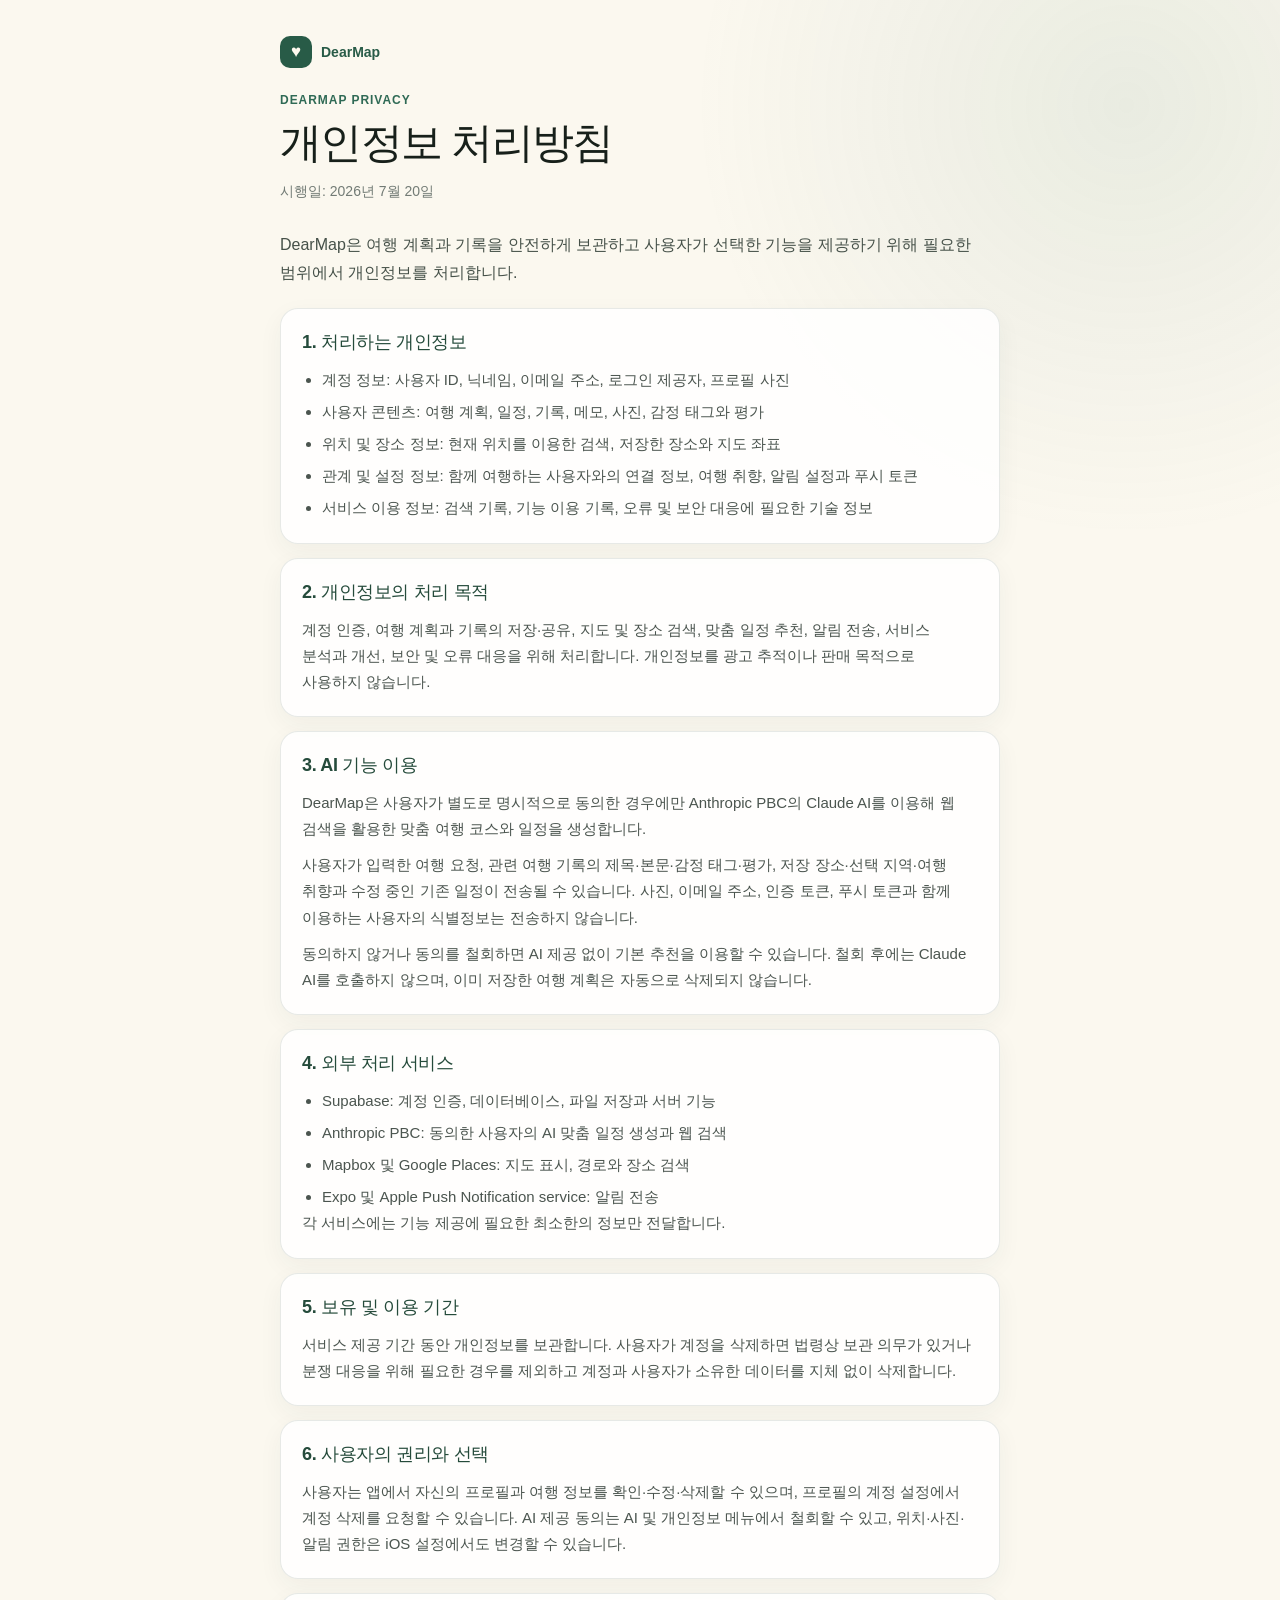
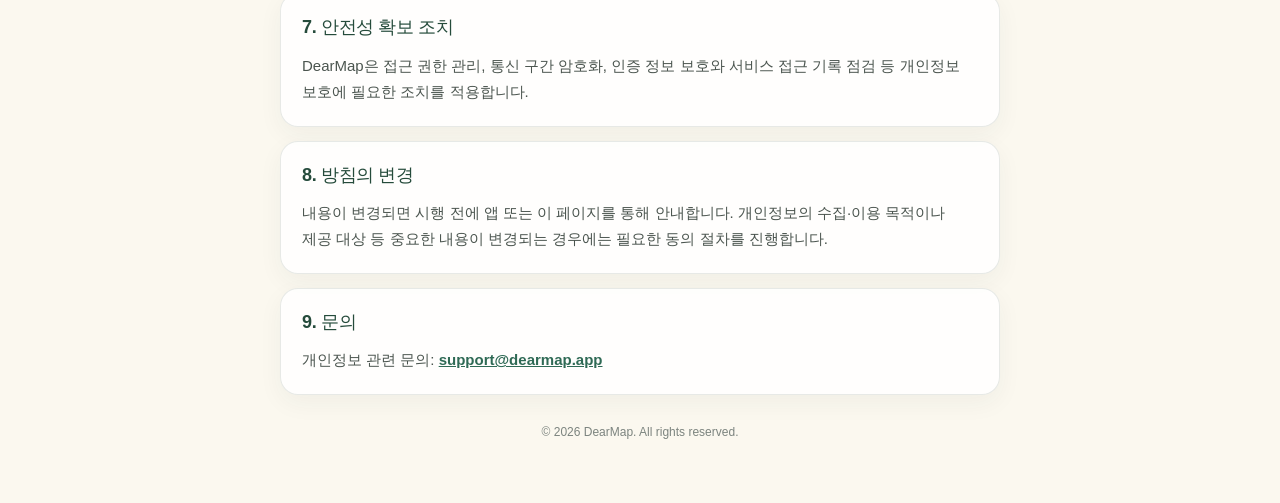
==== privacy/index.html @ 47750736 "Publish DearMap legal documents" ====
<!doctype html>
<html lang="ko">
<head>
  <meta charset="utf-8">
  <meta name="viewport" content="width=device-width, initial-scale=1, viewport-fit=cover">
  <meta name="color-scheme" content="light">
  <meta name="description" content="DearMap 개인정보 처리방침">
  <title>DearMap 개인정보 처리방침</title>
  <link rel="stylesheet" href="../styles.css">
</head>
<body>
  <main>
    <header>
      <a class="brand" href="../">
        <span class="brand-mark" aria-hidden="true">♥</span>
        <span>DearMap</span>
      </a>
      <p class="eyebrow">DEARMAP PRIVACY</p>
      <h1>개인정보 처리방침</h1>
      <p class="effective">시행일: 2026년 7월 20일</p>
    </header>

    <p class="intro">DearMap은 여행 계획과 기록을 안전하게 보관하고 사용자가 선택한 기능을 제공하기 위해 필요한 범위에서 개인정보를 처리합니다.</p>

    <section class="document-card">
      <h2>1. 처리하는 개인정보</h2>
      <ul>
        <li>계정 정보: 사용자 ID, 닉네임, 이메일 주소, 로그인 제공자, 프로필 사진</li>
        <li>사용자 콘텐츠: 여행 계획, 일정, 기록, 메모, 사진, 감정 태그와 평가</li>
        <li>위치 및 장소 정보: 현재 위치를 이용한 검색, 저장한 장소와 지도 좌표</li>
        <li>관계 및 설정 정보: 함께 여행하는 사용자와의 연결 정보, 여행 취향, 알림 설정과 푸시 토큰</li>
        <li>서비스 이용 정보: 검색 기록, 기능 이용 기록, 오류 및 보안 대응에 필요한 기술 정보</li>
      </ul>
    </section>

    <section class="document-card">
      <h2>2. 개인정보의 처리 목적</h2>
      <p>계정 인증, 여행 계획과 기록의 저장·공유, 지도 및 장소 검색, 맞춤 일정 추천, 알림 전송, 서비스 분석과 개선, 보안 및 오류 대응을 위해 처리합니다. 개인정보를 광고 추적이나 판매 목적으로 사용하지 않습니다.</p>
    </section>

    <section class="document-card">
      <h2>3. AI 기능 이용</h2>
      <p>DearMap은 사용자가 별도로 명시적으로 동의한 경우에만 Anthropic PBC의 Claude AI를 이용해 웹 검색을 활용한 맞춤 여행 코스와 일정을 생성합니다.</p>
      <p>사용자가 입력한 여행 요청, 관련 여행 기록의 제목·본문·감정 태그·평가, 저장 장소·선택 지역·여행 취향과 수정 중인 기존 일정이 전송될 수 있습니다. 사진, 이메일 주소, 인증 토큰, 푸시 토큰과 함께 이용하는 사용자의 식별정보는 전송하지 않습니다.</p>
      <p>동의하지 않거나 동의를 철회하면 AI 제공 없이 기본 추천을 이용할 수 있습니다. 철회 후에는 Claude AI를 호출하지 않으며, 이미 저장한 여행 계획은 자동으로 삭제되지 않습니다.</p>
    </section>

    <section class="document-card">
      <h2>4. 외부 처리 서비스</h2>
      <ul>
        <li>Supabase: 계정 인증, 데이터베이스, 파일 저장과 서버 기능</li>
        <li>Anthropic PBC: 동의한 사용자의 AI 맞춤 일정 생성과 웹 검색</li>
        <li>Mapbox 및 Google Places: 지도 표시, 경로와 장소 검색</li>
        <li>Expo 및 Apple Push Notification service: 알림 전송</li>
      </ul>
      <p>각 서비스에는 기능 제공에 필요한 최소한의 정보만 전달합니다.</p>
    </section>

    <section class="document-card">
      <h2>5. 보유 및 이용 기간</h2>
      <p>서비스 제공 기간 동안 개인정보를 보관합니다. 사용자가 계정을 삭제하면 법령상 보관 의무가 있거나 분쟁 대응을 위해 필요한 경우를 제외하고 계정과 사용자가 소유한 데이터를 지체 없이 삭제합니다.</p>
    </section>

    <section class="document-card">
      <h2>6. 사용자의 권리와 선택</h2>
      <p>사용자는 앱에서 자신의 프로필과 여행 정보를 확인·수정·삭제할 수 있으며, 프로필의 계정 설정에서 계정 삭제를 요청할 수 있습니다. AI 제공 동의는 AI 및 개인정보 메뉴에서 철회할 수 있고, 위치·사진·알림 권한은 iOS 설정에서도 변경할 수 있습니다.</p>
    </section>

    <section class="document-card">
      <h2>7. 안전성 확보 조치</h2>
      <p>DearMap은 접근 권한 관리, 통신 구간 암호화, 인증 정보 보호와 서비스 접근 기록 점검 등 개인정보 보호에 필요한 조치를 적용합니다.</p>
    </section>

    <section class="document-card">
      <h2>8. 방침의 변경</h2>
      <p>내용이 변경되면 시행 전에 앱 또는 이 페이지를 통해 안내합니다. 개인정보의 수집·이용 목적이나 제공 대상 등 중요한 내용이 변경되는 경우에는 필요한 동의 절차를 진행합니다.</p>
    </section>

    <section class="document-card">
      <h2>9. 문의</h2>
      <p>개인정보 관련 문의: <a href="mailto:support@dearmap.app">support@dearmap.app</a></p>
    </section>

    <footer>© 2026 DearMap. All rights reserved.</footer>
  </main>
</body>
</html>
---- styles.css ----
:root {
  color: #202722;
  background: #fbf8ef;
  font-family: -apple-system, BlinkMacSystemFont, "Apple SD Gothic Neo", "Noto Sans KR", sans-serif;
  font-synthesis: none;
}

* {
  box-sizing: border-box;
}

body {
  margin: 0;
  background:
    radial-gradient(circle at 88% 5%, rgba(92, 133, 110, 0.11), transparent 27rem),
    #fbf8ef;
}

main {
  width: min(100%, 760px);
  margin: 0 auto;
  padding: 36px 20px calc(64px + env(safe-area-inset-bottom));
}

header {
  margin-bottom: 28px;
}

.brand {
  display: inline-flex;
  align-items: center;
  gap: 9px;
  margin-bottom: 22px;
  color: #285b47;
  font-size: 14px;
  font-weight: 750;
  text-decoration: none;
}

.brand-mark {
  display: grid;
  width: 32px;
  height: 32px;
  place-items: center;
  border-radius: 10px;
  background: #285b47;
  color: #fff9ef;
  font-size: 17px;
}

.eyebrow {
  margin: 0 0 8px;
  color: #2f6a55;
  font-size: 12px;
  font-weight: 750;
  letter-spacing: 0.08em;
}

h1 {
  margin: 0;
  color: #17201a;
  font-size: clamp(30px, 8vw, 42px);
  line-height: 1.16;
  letter-spacing: -0.04em;
}

.effective {
  margin: 11px 0 0;
  color: #727b75;
  font-size: 14px;
}

.intro {
  margin: 0 0 20px;
  color: #465149;
  font-size: 16px;
  line-height: 1.78;
}

.document-card,
.link-card {
  margin-top: 14px;
  padding: 21px;
  border: 1px solid rgba(57, 87, 70, 0.12);
  border-radius: 18px;
  background: rgba(255, 255, 255, 0.84);
  box-shadow: 0 8px 24px rgba(46, 62, 51, 0.05);
}

.link-card {
  display: block;
  color: inherit;
  text-decoration: none;
  transition: transform 160ms ease, box-shadow 160ms ease;
}

.link-card:hover {
  transform: translateY(-2px);
  box-shadow: 0 12px 28px rgba(46, 62, 51, 0.09);
}

h2 {
  margin: 0 0 12px;
  color: #254b3b;
  font-size: 18px;
  line-height: 1.4;
  letter-spacing: -0.02em;
}

h3 {
  margin: 18px 0 8px;
  color: #354c40;
  font-size: 15px;
}

p,
li {
  color: #4b554f;
  font-size: 15px;
  line-height: 1.74;
  word-break: keep-all;
}

p {
  margin: 0;
}

p + p {
  margin-top: 10px;
}

ul,
ol {
  margin: 0;
  padding-left: 20px;
}

li + li {
  margin-top: 6px;
}

a {
  color: #2f6a55;
  font-weight: 650;
}

.link-label {
  display: inline-block;
  margin-top: 12px;
  color: #2f6a55;
  font-size: 14px;
  font-weight: 700;
}

footer {
  padding-top: 30px;
  color: #7c847f;
  font-size: 12px;
  text-align: center;
}

@media (max-width: 480px) {
  main {
    padding-top: 24px;
  }

  .document-card,
  .link-card {
    padding: 18px;
  }
}
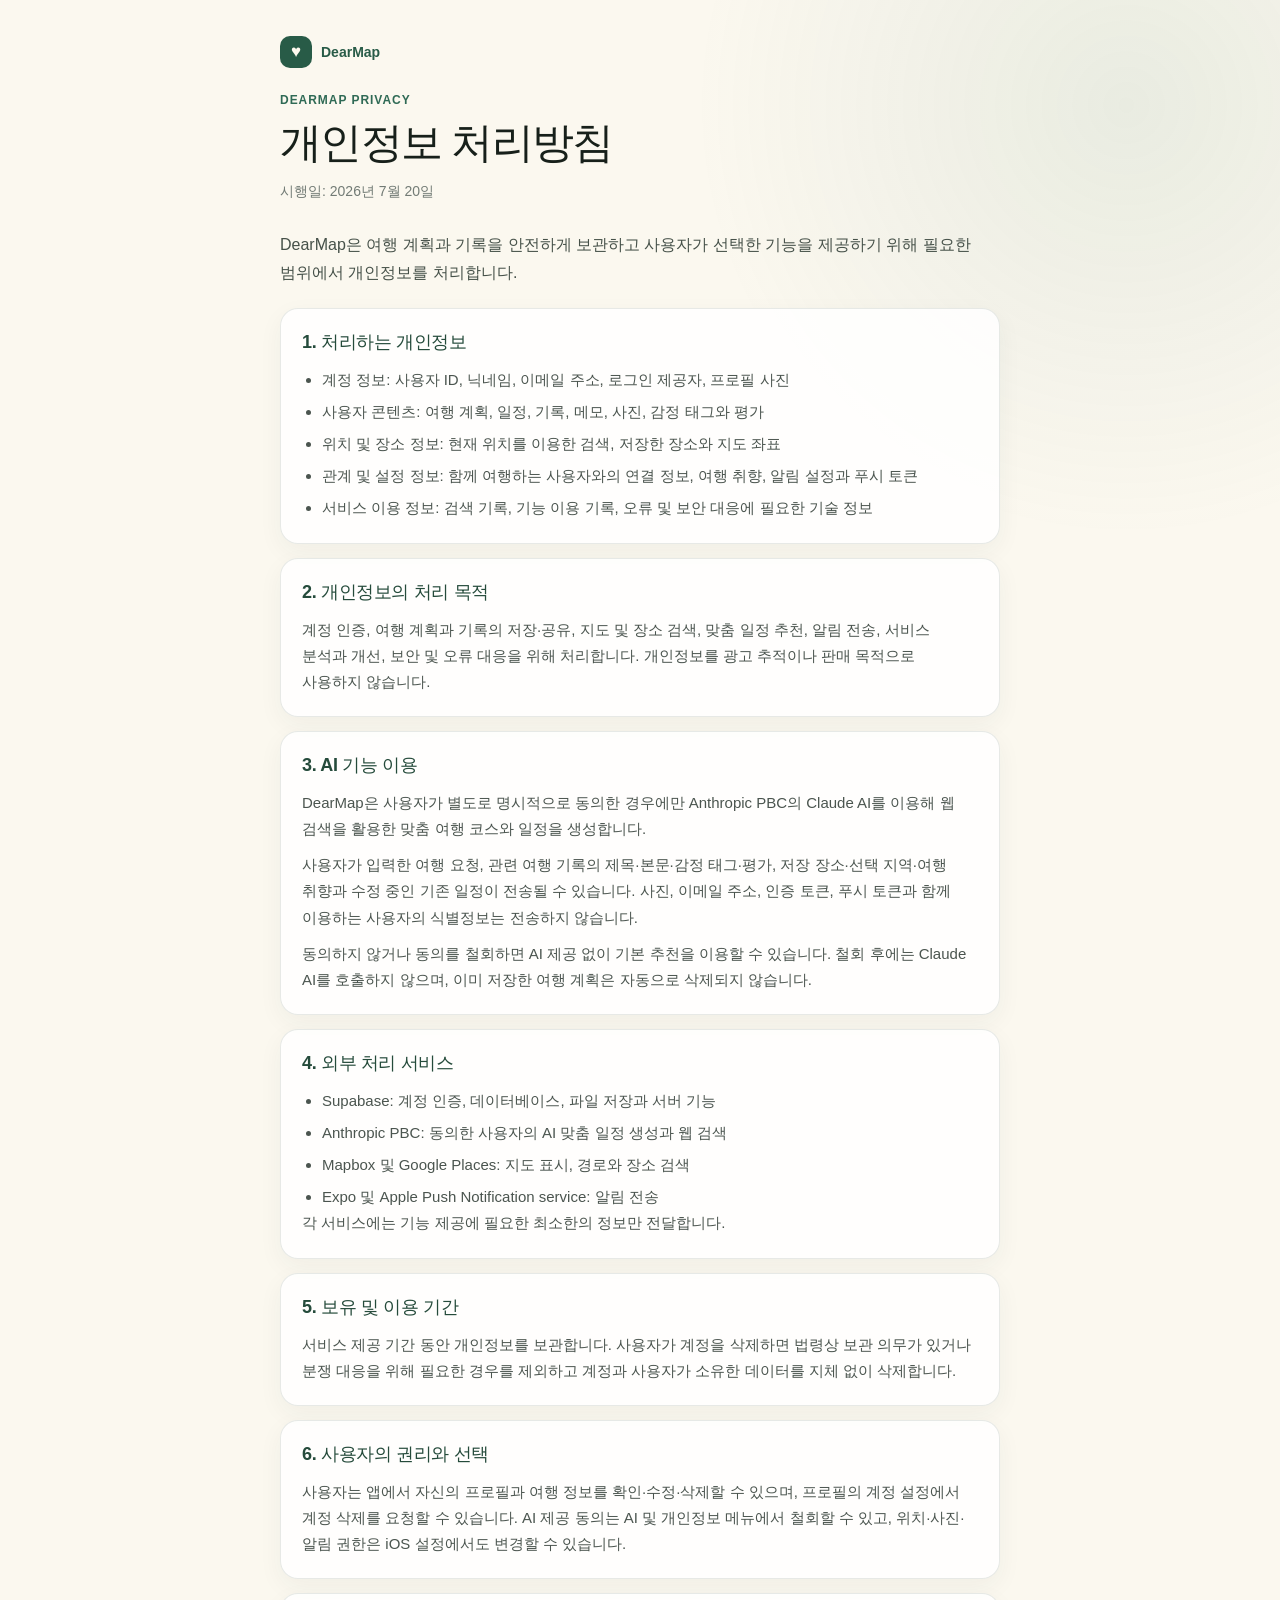
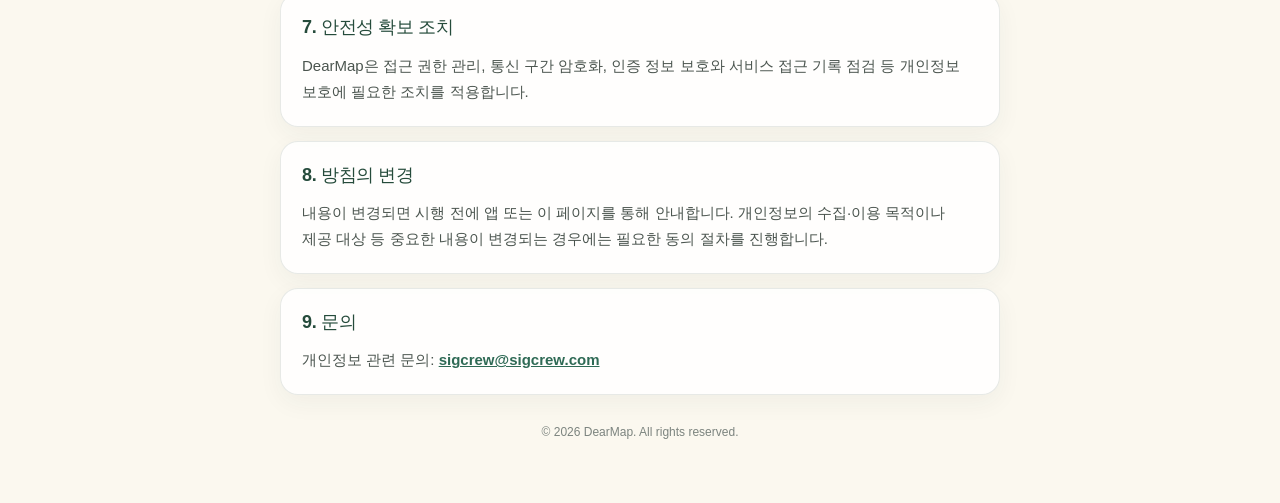
==== commit 227225d9: "fix: use a contact address that receives mail Co-Authored-By: Claude Opus 5.5 <noreply@anthropic.com" ====
--- a/privacy/index.html
+++ b/privacy/index.html
@@ -78,7 +78,7 @@
 
     <section class="document-card">
       <h2>9. 문의</h2>
-      <p>개인정보 관련 문의: <a href="mailto:support@dearmap.app">support@dearmap.app</a></p>
+      <p>개인정보 관련 문의: <a href="mailto:sigcrew@sigcrew.com">sigcrew@sigcrew.com</a></p>
     </section>
 
     <footer>© 2026 DearMap. All rights reserved.</footer>
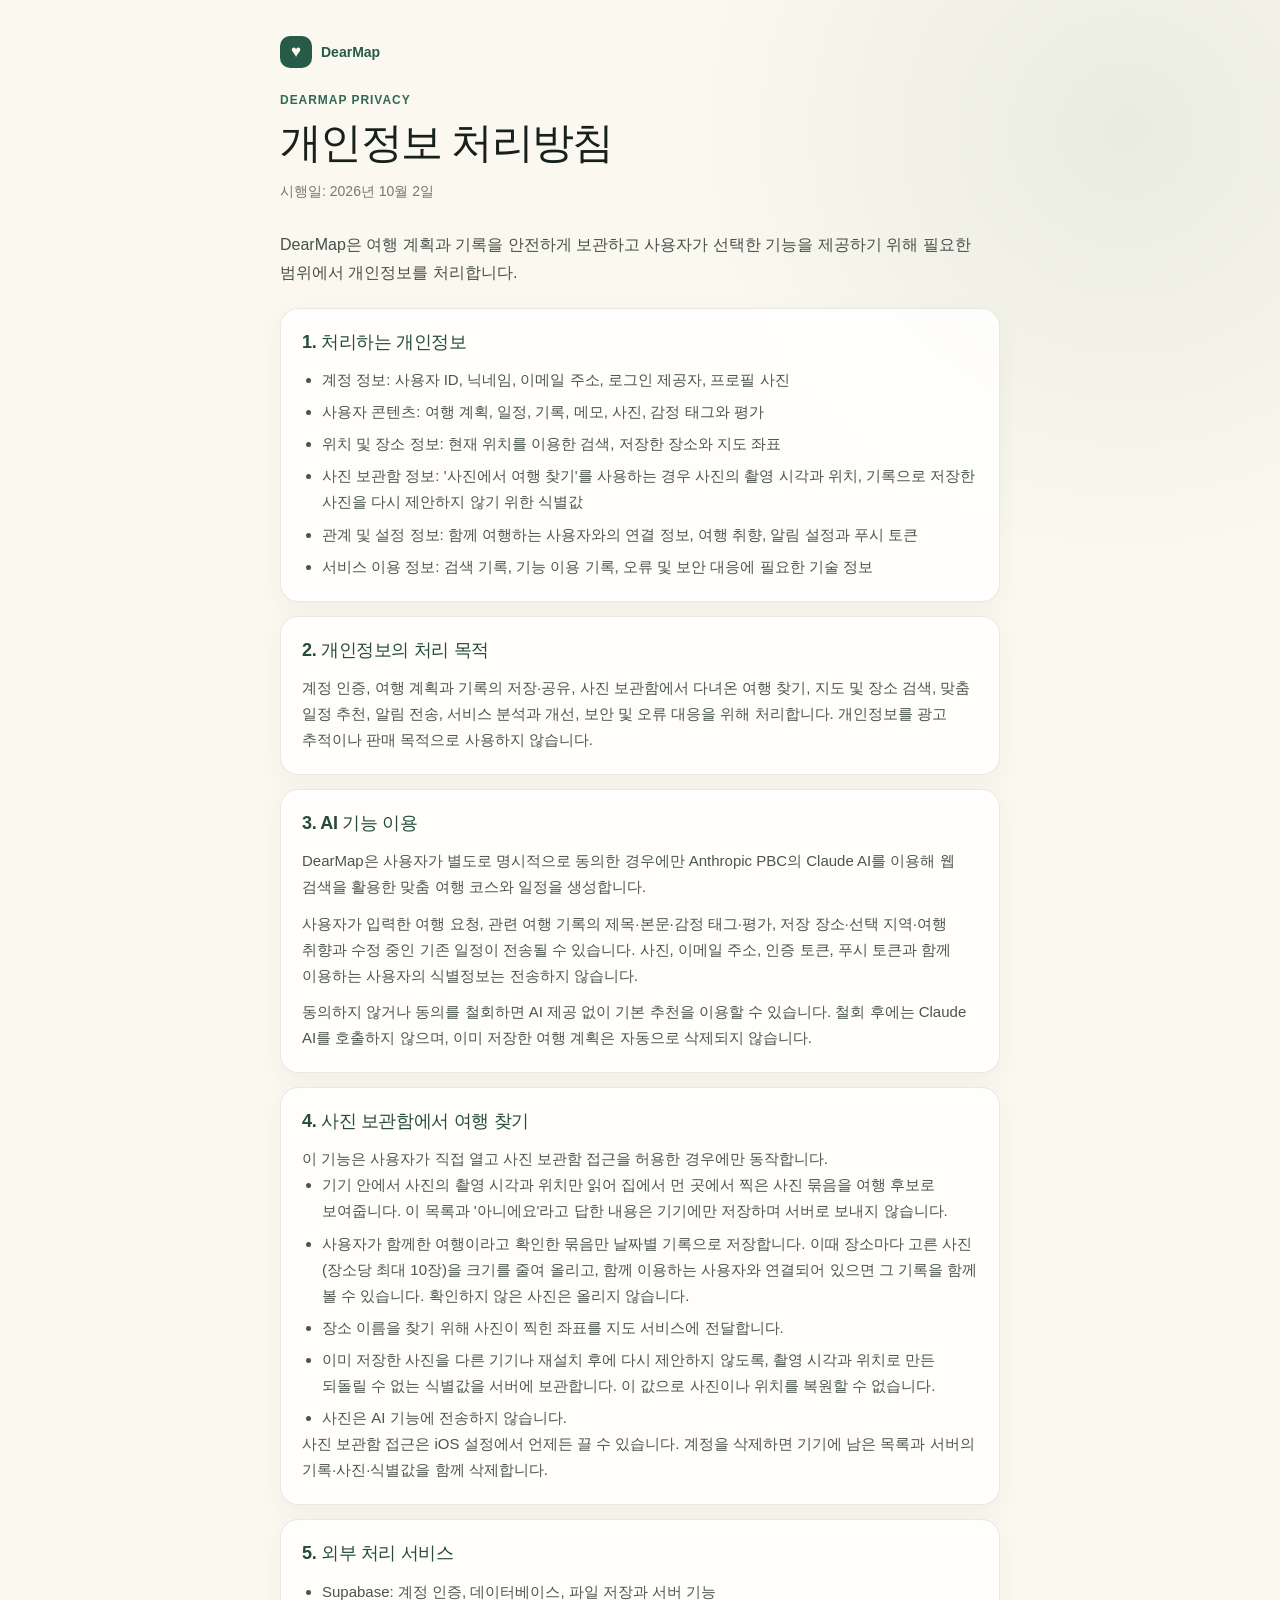
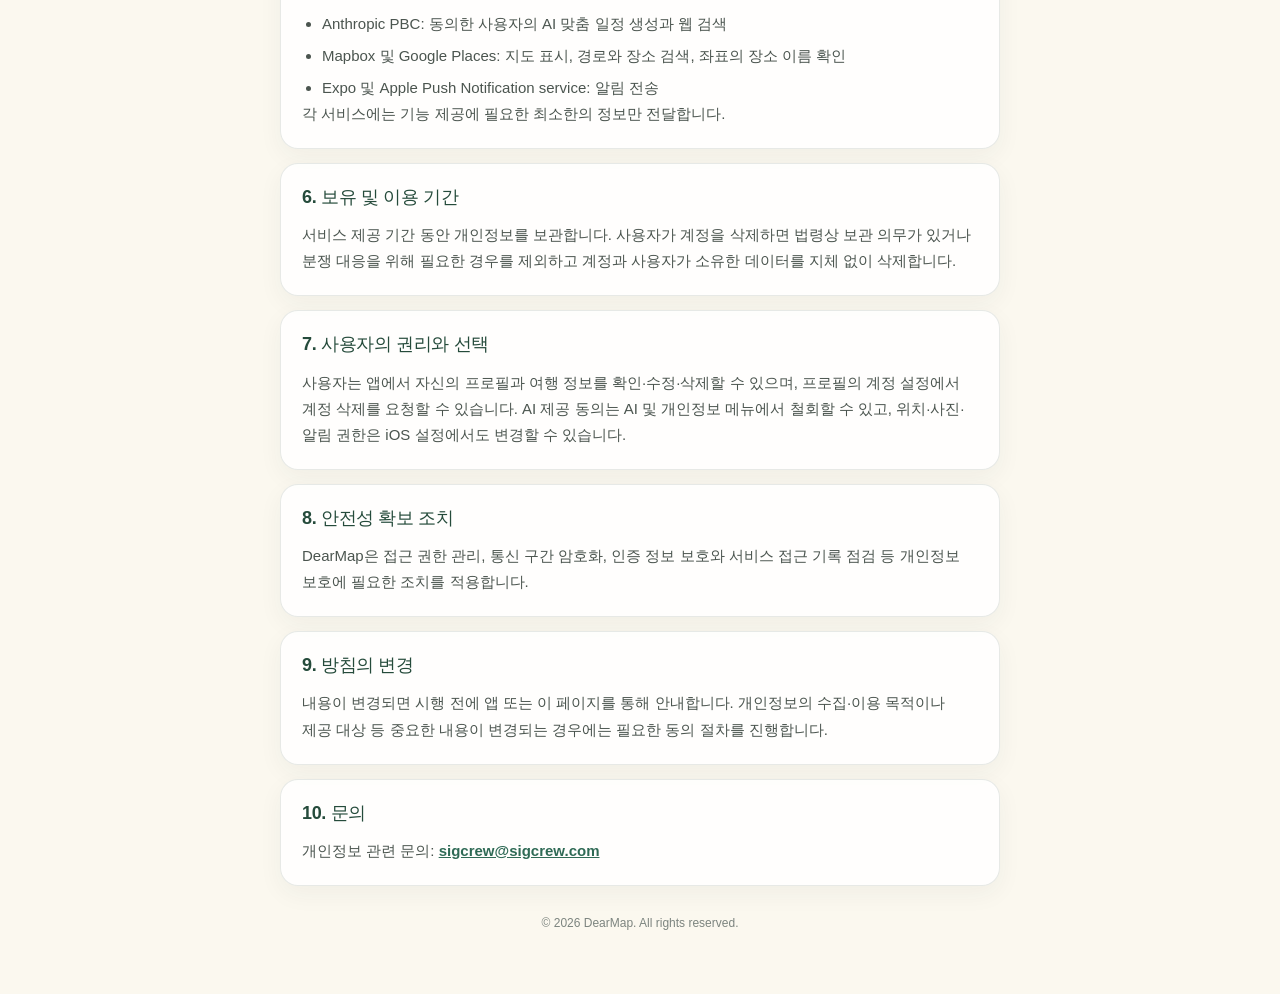
==== commit 5a7df329: "docs: describe finding trips in the photo library Co-Authored-By: Claude Opus 5.5 <noreply@anthropic" ====
--- a/privacy/index.html
+++ b/privacy/index.html
@@ -17,7 +17,7 @@
       </a>
       <p class="eyebrow">DEARMAP PRIVACY</p>
       <h1>개인정보 처리방침</h1>
-      <p class="effective">시행일: 2026년 7월 20일</p>
+      <p class="effective">시행일: 2026년 10월 2일</p>
     </header>
 
     <p class="intro">DearMap은 여행 계획과 기록을 안전하게 보관하고 사용자가 선택한 기능을 제공하기 위해 필요한 범위에서 개인정보를 처리합니다.</p>
@@ -28,6 +28,7 @@
         <li>계정 정보: 사용자 ID, 닉네임, 이메일 주소, 로그인 제공자, 프로필 사진</li>
         <li>사용자 콘텐츠: 여행 계획, 일정, 기록, 메모, 사진, 감정 태그와 평가</li>
         <li>위치 및 장소 정보: 현재 위치를 이용한 검색, 저장한 장소와 지도 좌표</li>
+        <li>사진 보관함 정보: '사진에서 여행 찾기'를 사용하는 경우 사진의 촬영 시각과 위치, 기록으로 저장한 사진을 다시 제안하지 않기 위한 식별값</li>
         <li>관계 및 설정 정보: 함께 여행하는 사용자와의 연결 정보, 여행 취향, 알림 설정과 푸시 토큰</li>
         <li>서비스 이용 정보: 검색 기록, 기능 이용 기록, 오류 및 보안 대응에 필요한 기술 정보</li>
       </ul>
@@ -35,7 +36,7 @@
 
     <section class="document-card">
       <h2>2. 개인정보의 처리 목적</h2>
-      <p>계정 인증, 여행 계획과 기록의 저장·공유, 지도 및 장소 검색, 맞춤 일정 추천, 알림 전송, 서비스 분석과 개선, 보안 및 오류 대응을 위해 처리합니다. 개인정보를 광고 추적이나 판매 목적으로 사용하지 않습니다.</p>
+      <p>계정 인증, 여행 계획과 기록의 저장·공유, 사진 보관함에서 다녀온 여행 찾기, 지도 및 장소 검색, 맞춤 일정 추천, 알림 전송, 서비스 분석과 개선, 보안 및 오류 대응을 위해 처리합니다. 개인정보를 광고 추적이나 판매 목적으로 사용하지 않습니다.</p>
     </section>
 
     <section class="document-card">
@@ -46,38 +47,51 @@
     </section>
 
     <section class="document-card">
-      <h2>4. 외부 처리 서비스</h2>
+      <h2>4. 사진 보관함에서 여행 찾기</h2>
+      <p>이 기능은 사용자가 직접 열고 사진 보관함 접근을 허용한 경우에만 동작합니다.</p>
+      <ul>
+        <li>기기 안에서 사진의 촬영 시각과 위치만 읽어 집에서 먼 곳에서 찍은 사진 묶음을 여행 후보로 보여줍니다. 이 목록과 '아니에요'라고 답한 내용은 기기에만 저장하며 서버로 보내지 않습니다.</li>
+        <li>사용자가 함께한 여행이라고 확인한 묶음만 날짜별 기록으로 저장합니다. 이때 장소마다 고른 사진(장소당 최대 10장)을 크기를 줄여 올리고, 함께 이용하는 사용자와 연결되어 있으면 그 기록을 함께 볼 수 있습니다. 확인하지 않은 사진은 올리지 않습니다.</li>
+        <li>장소 이름을 찾기 위해 사진이 찍힌 좌표를 지도 서비스에 전달합니다.</li>
+        <li>이미 저장한 사진을 다른 기기나 재설치 후에 다시 제안하지 않도록, 촬영 시각과 위치로 만든 되돌릴 수 없는 식별값을 서버에 보관합니다. 이 값으로 사진이나 위치를 복원할 수 없습니다.</li>
+        <li>사진은 AI 기능에 전송하지 않습니다.</li>
+      </ul>
+      <p>사진 보관함 접근은 iOS 설정에서 언제든 끌 수 있습니다. 계정을 삭제하면 기기에 남은 목록과 서버의 기록·사진·식별값을 함께 삭제합니다.</p>
+    </section>
+
+    <section class="document-card">
+      <h2>5. 외부 처리 서비스</h2>
       <ul>
         <li>Supabase: 계정 인증, 데이터베이스, 파일 저장과 서버 기능</li>
         <li>Anthropic PBC: 동의한 사용자의 AI 맞춤 일정 생성과 웹 검색</li>
-        <li>Mapbox 및 Google Places: 지도 표시, 경로와 장소 검색</li>
+        <li>Mapbox 및 Google Places: 지도 표시, 경로와 장소 검색, 좌표의 장소 이름 확인</li>
         <li>Expo 및 Apple Push Notification service: 알림 전송</li>
       </ul>
       <p>각 서비스에는 기능 제공에 필요한 최소한의 정보만 전달합니다.</p>
     </section>
 
     <section class="document-card">
-      <h2>5. 보유 및 이용 기간</h2>
+      <h2>6. 보유 및 이용 기간</h2>
       <p>서비스 제공 기간 동안 개인정보를 보관합니다. 사용자가 계정을 삭제하면 법령상 보관 의무가 있거나 분쟁 대응을 위해 필요한 경우를 제외하고 계정과 사용자가 소유한 데이터를 지체 없이 삭제합니다.</p>
     </section>
 
     <section class="document-card">
-      <h2>6. 사용자의 권리와 선택</h2>
+      <h2>7. 사용자의 권리와 선택</h2>
       <p>사용자는 앱에서 자신의 프로필과 여행 정보를 확인·수정·삭제할 수 있으며, 프로필의 계정 설정에서 계정 삭제를 요청할 수 있습니다. AI 제공 동의는 AI 및 개인정보 메뉴에서 철회할 수 있고, 위치·사진·알림 권한은 iOS 설정에서도 변경할 수 있습니다.</p>
     </section>
 
     <section class="document-card">
-      <h2>7. 안전성 확보 조치</h2>
+      <h2>8. 안전성 확보 조치</h2>
       <p>DearMap은 접근 권한 관리, 통신 구간 암호화, 인증 정보 보호와 서비스 접근 기록 점검 등 개인정보 보호에 필요한 조치를 적용합니다.</p>
     </section>
 
     <section class="document-card">
-      <h2>8. 방침의 변경</h2>
+      <h2>9. 방침의 변경</h2>
       <p>내용이 변경되면 시행 전에 앱 또는 이 페이지를 통해 안내합니다. 개인정보의 수집·이용 목적이나 제공 대상 등 중요한 내용이 변경되는 경우에는 필요한 동의 절차를 진행합니다.</p>
     </section>
 
     <section class="document-card">
-      <h2>9. 문의</h2>
+      <h2>10. 문의</h2>
       <p>개인정보 관련 문의: <a href="mailto:sigcrew@sigcrew.com">sigcrew@sigcrew.com</a></p>
     </section>
 
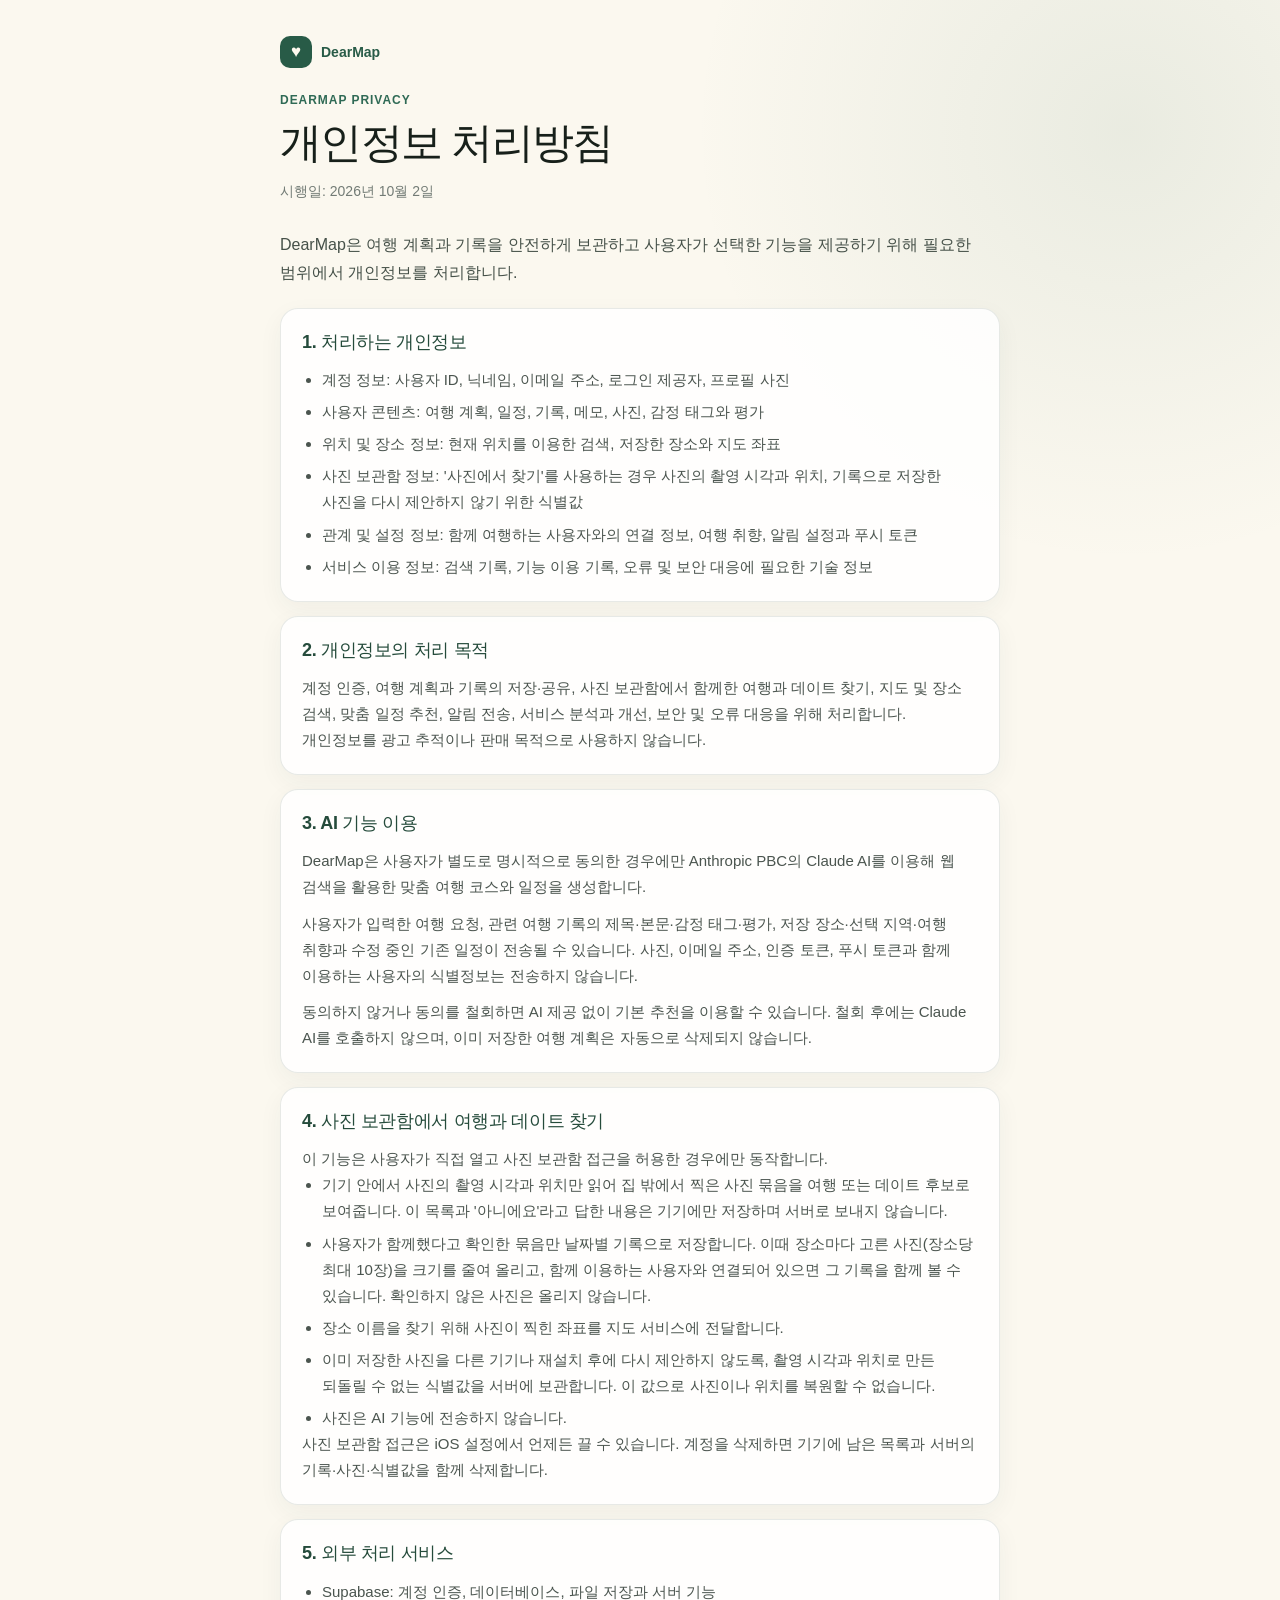
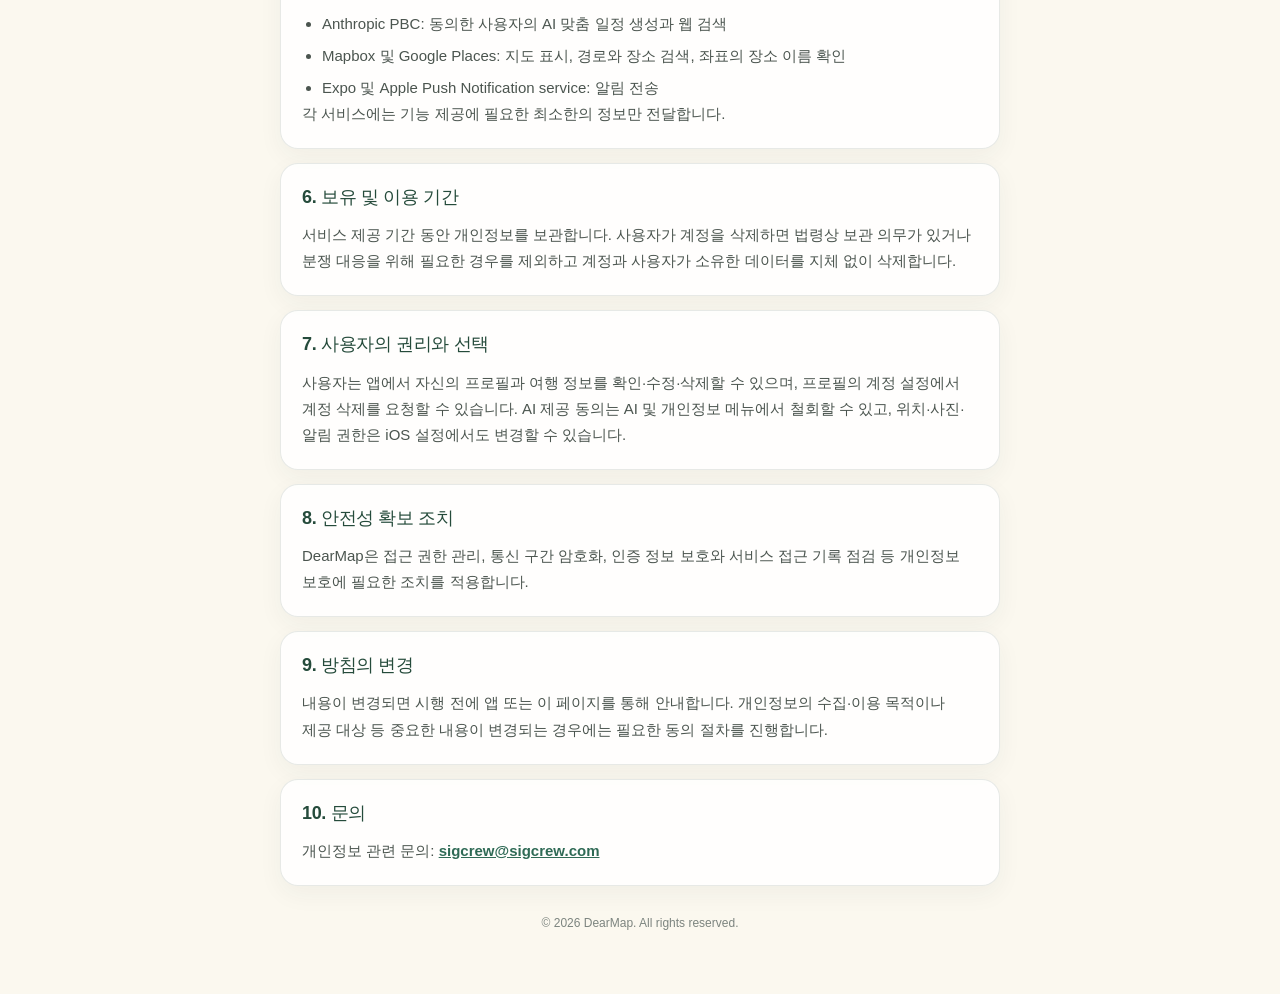
==== commit e97c42f8: "docs: the photo finder also suggests dates near home Co-Authored-By: Claude Opus 5.5 <noreply@anthro" ====
--- a/privacy/index.html
+++ b/privacy/index.html
@@ -28,7 +28,7 @@
         <li>계정 정보: 사용자 ID, 닉네임, 이메일 주소, 로그인 제공자, 프로필 사진</li>
         <li>사용자 콘텐츠: 여행 계획, 일정, 기록, 메모, 사진, 감정 태그와 평가</li>
         <li>위치 및 장소 정보: 현재 위치를 이용한 검색, 저장한 장소와 지도 좌표</li>
-        <li>사진 보관함 정보: '사진에서 여행 찾기'를 사용하는 경우 사진의 촬영 시각과 위치, 기록으로 저장한 사진을 다시 제안하지 않기 위한 식별값</li>
+        <li>사진 보관함 정보: '사진에서 찾기'를 사용하는 경우 사진의 촬영 시각과 위치, 기록으로 저장한 사진을 다시 제안하지 않기 위한 식별값</li>
         <li>관계 및 설정 정보: 함께 여행하는 사용자와의 연결 정보, 여행 취향, 알림 설정과 푸시 토큰</li>
         <li>서비스 이용 정보: 검색 기록, 기능 이용 기록, 오류 및 보안 대응에 필요한 기술 정보</li>
       </ul>
@@ -36,7 +36,7 @@
 
     <section class="document-card">
       <h2>2. 개인정보의 처리 목적</h2>
-      <p>계정 인증, 여행 계획과 기록의 저장·공유, 사진 보관함에서 다녀온 여행 찾기, 지도 및 장소 검색, 맞춤 일정 추천, 알림 전송, 서비스 분석과 개선, 보안 및 오류 대응을 위해 처리합니다. 개인정보를 광고 추적이나 판매 목적으로 사용하지 않습니다.</p>
+      <p>계정 인증, 여행 계획과 기록의 저장·공유, 사진 보관함에서 함께한 여행과 데이트 찾기, 지도 및 장소 검색, 맞춤 일정 추천, 알림 전송, 서비스 분석과 개선, 보안 및 오류 대응을 위해 처리합니다. 개인정보를 광고 추적이나 판매 목적으로 사용하지 않습니다.</p>
     </section>
 
     <section class="document-card">
@@ -47,11 +47,11 @@
     </section>
 
     <section class="document-card">
-      <h2>4. 사진 보관함에서 여행 찾기</h2>
+      <h2>4. 사진 보관함에서 여행과 데이트 찾기</h2>
       <p>이 기능은 사용자가 직접 열고 사진 보관함 접근을 허용한 경우에만 동작합니다.</p>
       <ul>
-        <li>기기 안에서 사진의 촬영 시각과 위치만 읽어 집에서 먼 곳에서 찍은 사진 묶음을 여행 후보로 보여줍니다. 이 목록과 '아니에요'라고 답한 내용은 기기에만 저장하며 서버로 보내지 않습니다.</li>
-        <li>사용자가 함께한 여행이라고 확인한 묶음만 날짜별 기록으로 저장합니다. 이때 장소마다 고른 사진(장소당 최대 10장)을 크기를 줄여 올리고, 함께 이용하는 사용자와 연결되어 있으면 그 기록을 함께 볼 수 있습니다. 확인하지 않은 사진은 올리지 않습니다.</li>
+        <li>기기 안에서 사진의 촬영 시각과 위치만 읽어 집 밖에서 찍은 사진 묶음을 여행 또는 데이트 후보로 보여줍니다. 이 목록과 '아니에요'라고 답한 내용은 기기에만 저장하며 서버로 보내지 않습니다.</li>
+        <li>사용자가 함께했다고 확인한 묶음만 날짜별 기록으로 저장합니다. 이때 장소마다 고른 사진(장소당 최대 10장)을 크기를 줄여 올리고, 함께 이용하는 사용자와 연결되어 있으면 그 기록을 함께 볼 수 있습니다. 확인하지 않은 사진은 올리지 않습니다.</li>
         <li>장소 이름을 찾기 위해 사진이 찍힌 좌표를 지도 서비스에 전달합니다.</li>
         <li>이미 저장한 사진을 다른 기기나 재설치 후에 다시 제안하지 않도록, 촬영 시각과 위치로 만든 되돌릴 수 없는 식별값을 서버에 보관합니다. 이 값으로 사진이나 위치를 복원할 수 없습니다.</li>
         <li>사진은 AI 기능에 전송하지 않습니다.</li>
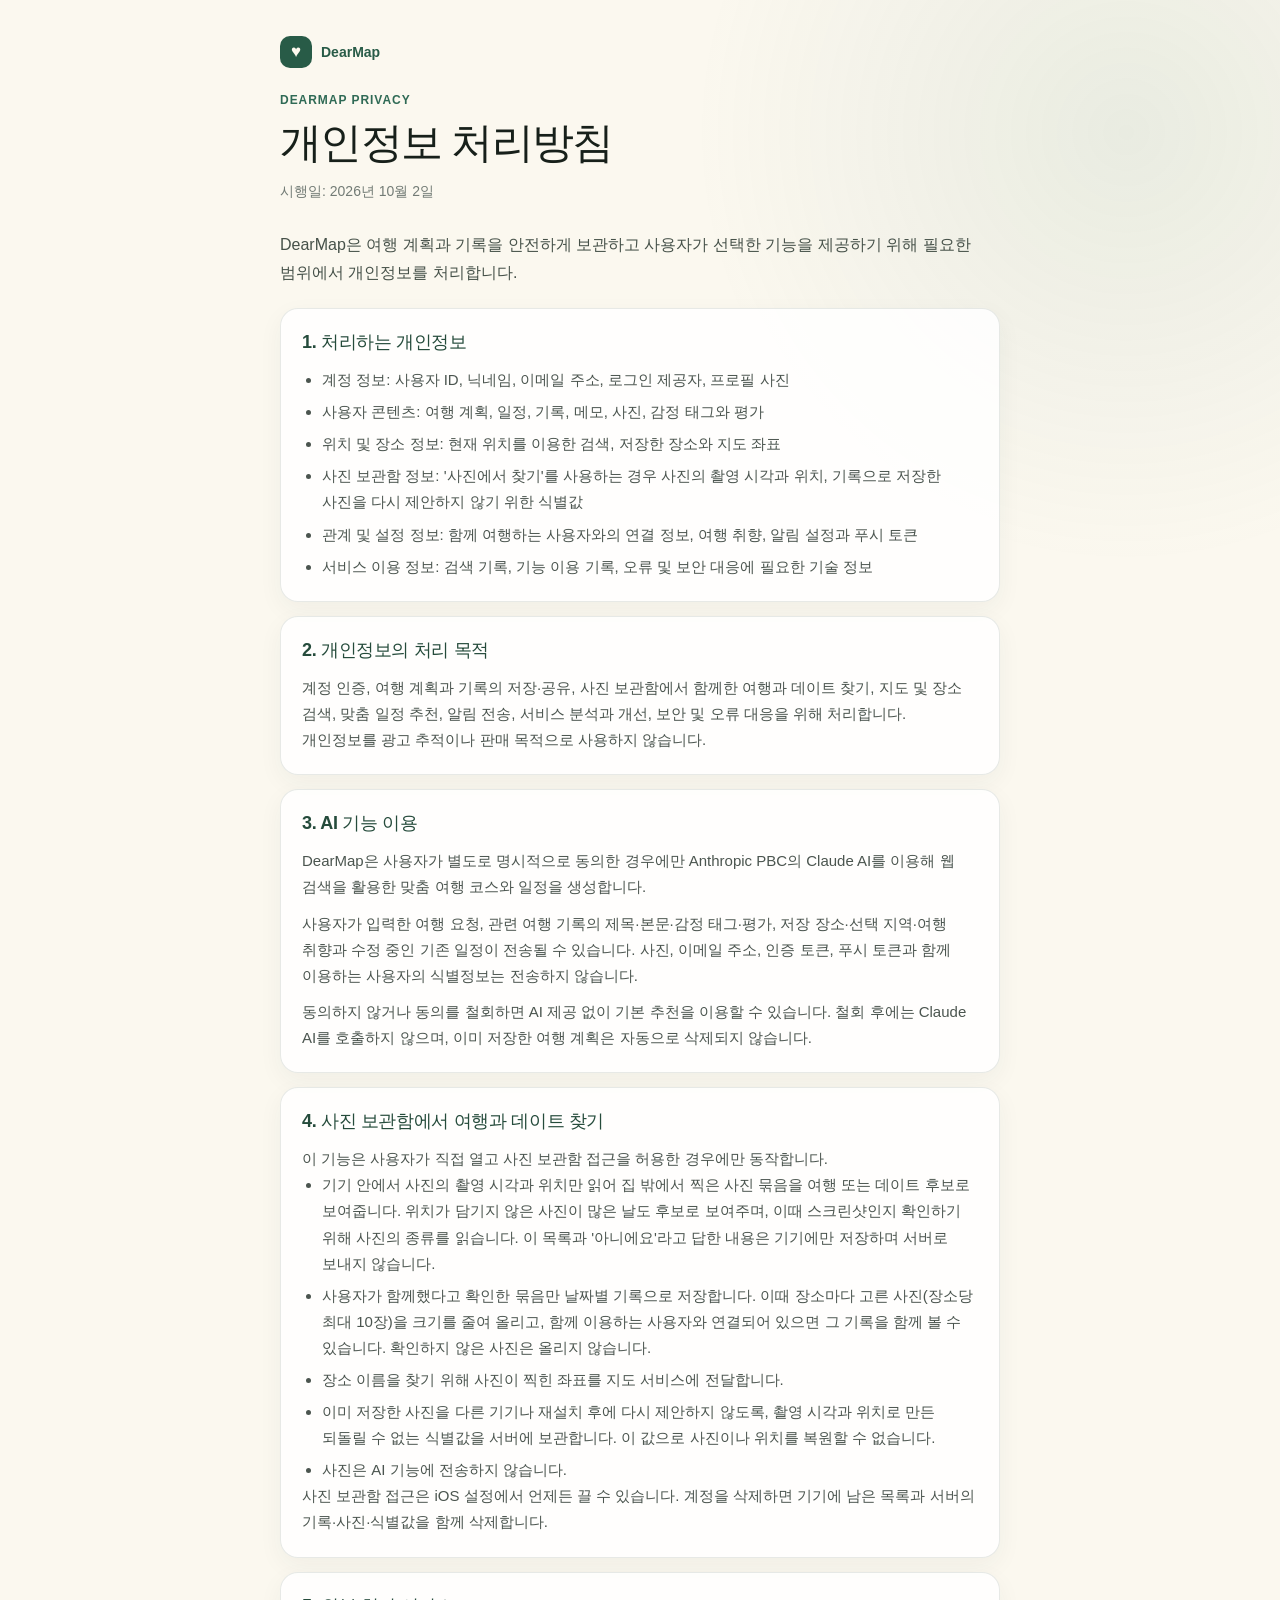
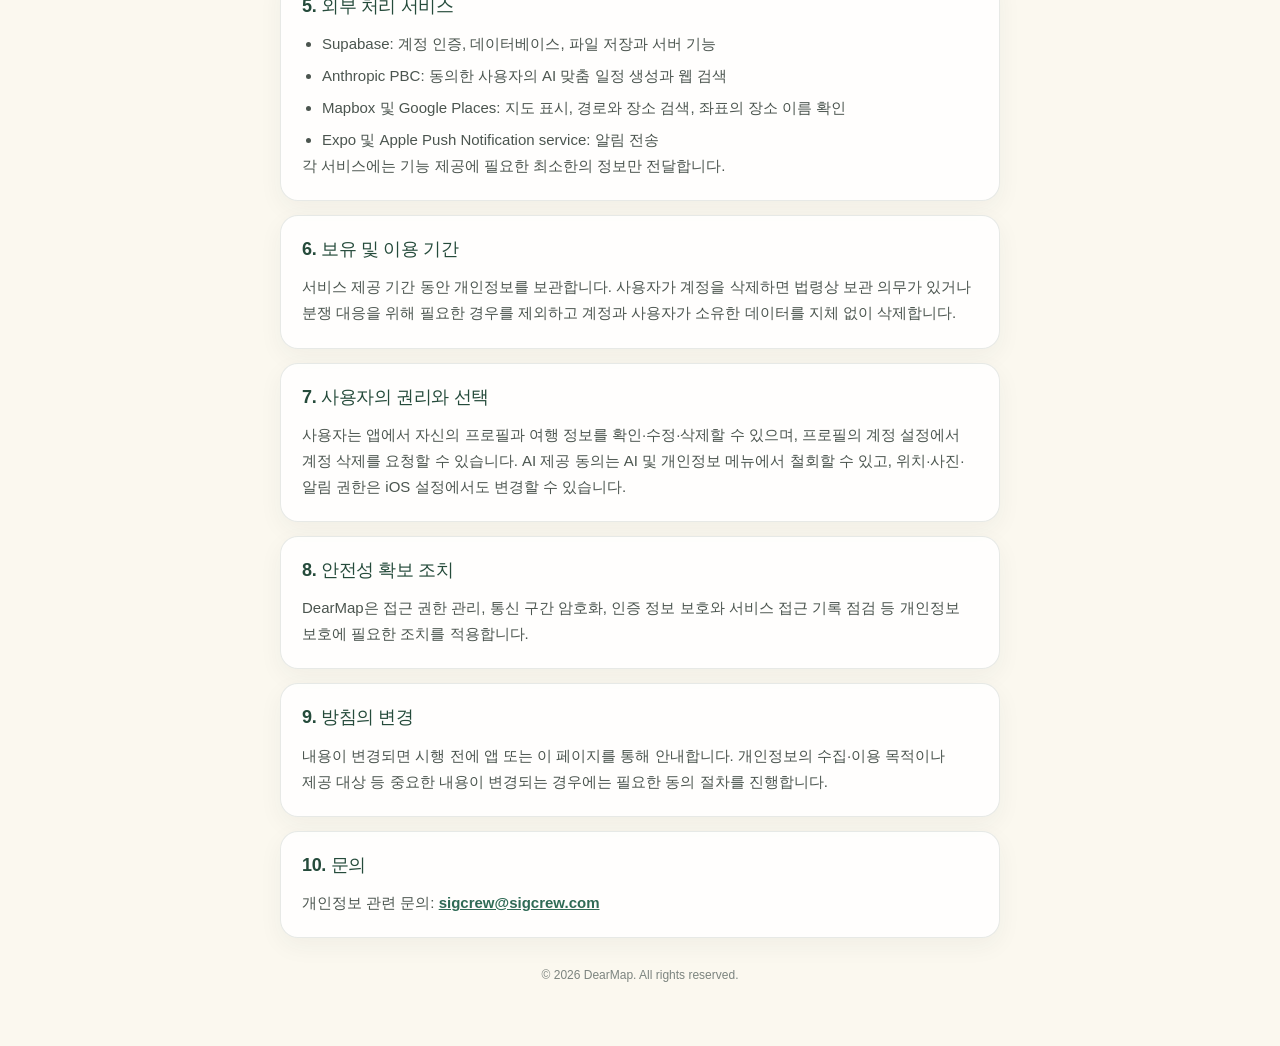
==== commit 9fc6f0e3: "docs: days of photos without a location are suggested too Co-Authored-By: Claude Opus 5.5 <noreply@a" ====
--- a/privacy/index.html
+++ b/privacy/index.html
@@ -50,7 +50,7 @@
       <h2>4. 사진 보관함에서 여행과 데이트 찾기</h2>
       <p>이 기능은 사용자가 직접 열고 사진 보관함 접근을 허용한 경우에만 동작합니다.</p>
       <ul>
-        <li>기기 안에서 사진의 촬영 시각과 위치만 읽어 집 밖에서 찍은 사진 묶음을 여행 또는 데이트 후보로 보여줍니다. 이 목록과 '아니에요'라고 답한 내용은 기기에만 저장하며 서버로 보내지 않습니다.</li>
+        <li>기기 안에서 사진의 촬영 시각과 위치만 읽어 집 밖에서 찍은 사진 묶음을 여행 또는 데이트 후보로 보여줍니다. 위치가 담기지 않은 사진이 많은 날도 후보로 보여주며, 이때 스크린샷인지 확인하기 위해 사진의 종류를 읽습니다. 이 목록과 '아니에요'라고 답한 내용은 기기에만 저장하며 서버로 보내지 않습니다.</li>
         <li>사용자가 함께했다고 확인한 묶음만 날짜별 기록으로 저장합니다. 이때 장소마다 고른 사진(장소당 최대 10장)을 크기를 줄여 올리고, 함께 이용하는 사용자와 연결되어 있으면 그 기록을 함께 볼 수 있습니다. 확인하지 않은 사진은 올리지 않습니다.</li>
         <li>장소 이름을 찾기 위해 사진이 찍힌 좌표를 지도 서비스에 전달합니다.</li>
         <li>이미 저장한 사진을 다른 기기나 재설치 후에 다시 제안하지 않도록, 촬영 시각과 위치로 만든 되돌릴 수 없는 식별값을 서버에 보관합니다. 이 값으로 사진이나 위치를 복원할 수 없습니다.</li>
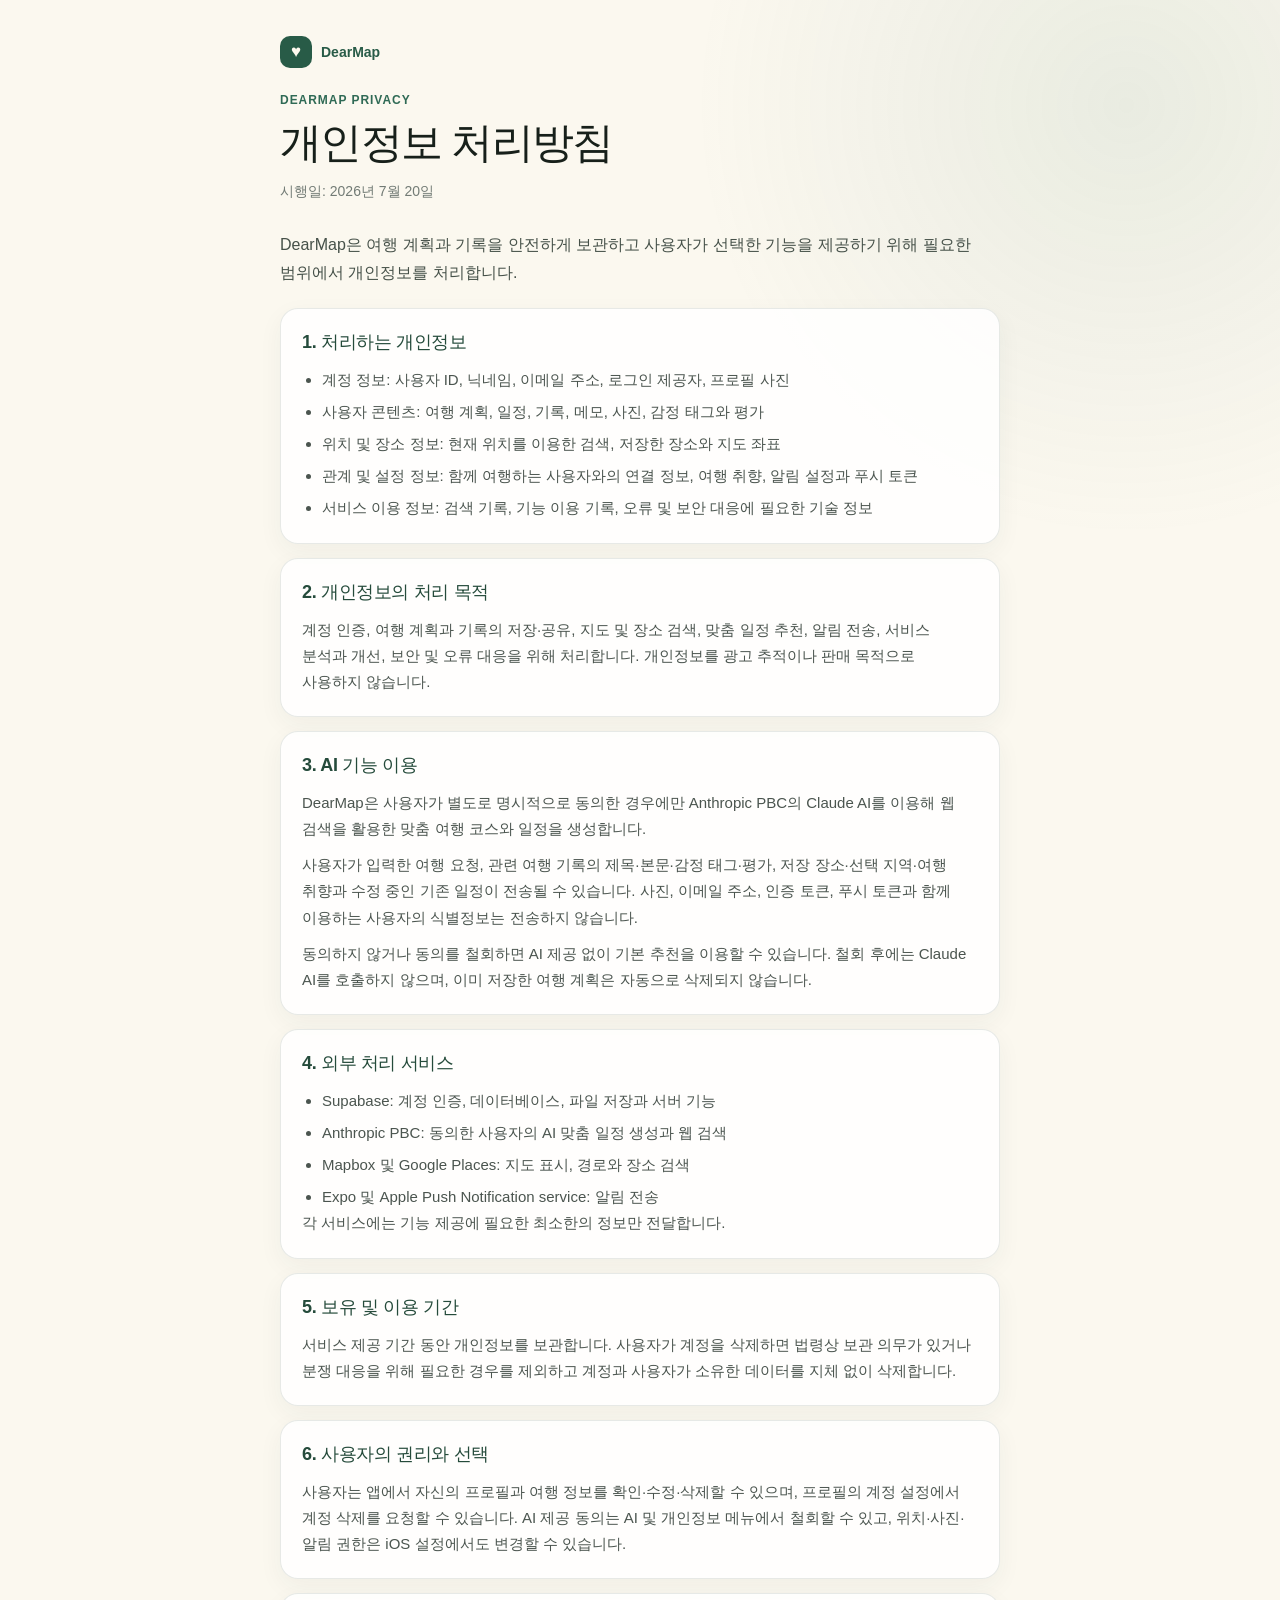
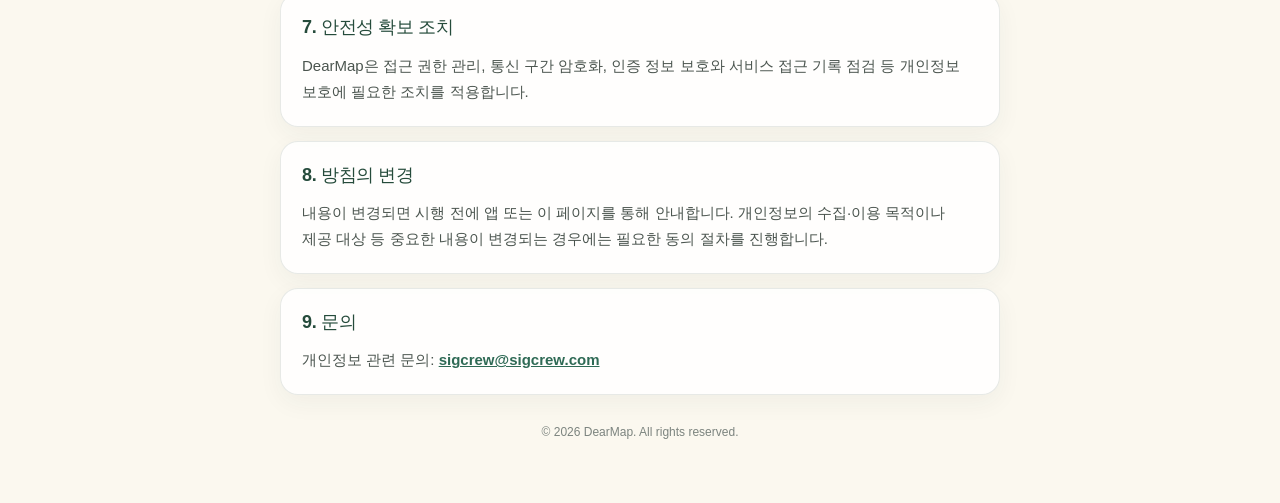
==== commit ed690c69: "Merge 227225d95e8190ea3b308ce168dd47129929af2a into 9132b0a3fb382524ce0eab91e9c82bc12626ed61" ====
--- a/privacy/index.html
+++ b/privacy/index.html
@@ -17,7 +17,7 @@
       </a>
       <p class="eyebrow">DEARMAP PRIVACY</p>
       <h1>개인정보 처리방침</h1>
-      <p class="effective">시행일: 2026년 10월 2일</p>
+      <p class="effective">시행일: 2026년 7월 20일</p>
     </header>
 
     <p class="intro">DearMap은 여행 계획과 기록을 안전하게 보관하고 사용자가 선택한 기능을 제공하기 위해 필요한 범위에서 개인정보를 처리합니다.</p>
@@ -28,7 +28,6 @@
         <li>계정 정보: 사용자 ID, 닉네임, 이메일 주소, 로그인 제공자, 프로필 사진</li>
         <li>사용자 콘텐츠: 여행 계획, 일정, 기록, 메모, 사진, 감정 태그와 평가</li>
         <li>위치 및 장소 정보: 현재 위치를 이용한 검색, 저장한 장소와 지도 좌표</li>
-        <li>사진 보관함 정보: '사진에서 찾기'를 사용하는 경우 사진의 촬영 시각과 위치, 기록으로 저장한 사진을 다시 제안하지 않기 위한 식별값</li>
         <li>관계 및 설정 정보: 함께 여행하는 사용자와의 연결 정보, 여행 취향, 알림 설정과 푸시 토큰</li>
         <li>서비스 이용 정보: 검색 기록, 기능 이용 기록, 오류 및 보안 대응에 필요한 기술 정보</li>
       </ul>
@@ -36,7 +35,7 @@
 
     <section class="document-card">
       <h2>2. 개인정보의 처리 목적</h2>
-      <p>계정 인증, 여행 계획과 기록의 저장·공유, 사진 보관함에서 함께한 여행과 데이트 찾기, 지도 및 장소 검색, 맞춤 일정 추천, 알림 전송, 서비스 분석과 개선, 보안 및 오류 대응을 위해 처리합니다. 개인정보를 광고 추적이나 판매 목적으로 사용하지 않습니다.</p>
+      <p>계정 인증, 여행 계획과 기록의 저장·공유, 지도 및 장소 검색, 맞춤 일정 추천, 알림 전송, 서비스 분석과 개선, 보안 및 오류 대응을 위해 처리합니다. 개인정보를 광고 추적이나 판매 목적으로 사용하지 않습니다.</p>
     </section>
 
     <section class="document-card">
@@ -47,51 +46,38 @@
     </section>
 
     <section class="document-card">
-      <h2>4. 사진 보관함에서 여행과 데이트 찾기</h2>
-      <p>이 기능은 사용자가 직접 열고 사진 보관함 접근을 허용한 경우에만 동작합니다.</p>
-      <ul>
-        <li>기기 안에서 사진의 촬영 시각과 위치만 읽어 집 밖에서 찍은 사진 묶음을 여행 또는 데이트 후보로 보여줍니다. 위치가 담기지 않은 사진이 많은 날도 후보로 보여주며, 이때 스크린샷인지 확인하기 위해 사진의 종류를 읽습니다. 이 목록과 '아니에요'라고 답한 내용은 기기에만 저장하며 서버로 보내지 않습니다.</li>
-        <li>사용자가 함께했다고 확인한 묶음만 날짜별 기록으로 저장합니다. 이때 장소마다 고른 사진(장소당 최대 10장)을 크기를 줄여 올리고, 함께 이용하는 사용자와 연결되어 있으면 그 기록을 함께 볼 수 있습니다. 확인하지 않은 사진은 올리지 않습니다.</li>
-        <li>장소 이름을 찾기 위해 사진이 찍힌 좌표를 지도 서비스에 전달합니다.</li>
-        <li>이미 저장한 사진을 다른 기기나 재설치 후에 다시 제안하지 않도록, 촬영 시각과 위치로 만든 되돌릴 수 없는 식별값을 서버에 보관합니다. 이 값으로 사진이나 위치를 복원할 수 없습니다.</li>
-        <li>사진은 AI 기능에 전송하지 않습니다.</li>
-      </ul>
-      <p>사진 보관함 접근은 iOS 설정에서 언제든 끌 수 있습니다. 계정을 삭제하면 기기에 남은 목록과 서버의 기록·사진·식별값을 함께 삭제합니다.</p>
-    </section>
-
-    <section class="document-card">
-      <h2>5. 외부 처리 서비스</h2>
+      <h2>4. 외부 처리 서비스</h2>
       <ul>
         <li>Supabase: 계정 인증, 데이터베이스, 파일 저장과 서버 기능</li>
         <li>Anthropic PBC: 동의한 사용자의 AI 맞춤 일정 생성과 웹 검색</li>
-        <li>Mapbox 및 Google Places: 지도 표시, 경로와 장소 검색, 좌표의 장소 이름 확인</li>
+        <li>Mapbox 및 Google Places: 지도 표시, 경로와 장소 검색</li>
         <li>Expo 및 Apple Push Notification service: 알림 전송</li>
       </ul>
       <p>각 서비스에는 기능 제공에 필요한 최소한의 정보만 전달합니다.</p>
     </section>
 
     <section class="document-card">
-      <h2>6. 보유 및 이용 기간</h2>
+      <h2>5. 보유 및 이용 기간</h2>
       <p>서비스 제공 기간 동안 개인정보를 보관합니다. 사용자가 계정을 삭제하면 법령상 보관 의무가 있거나 분쟁 대응을 위해 필요한 경우를 제외하고 계정과 사용자가 소유한 데이터를 지체 없이 삭제합니다.</p>
     </section>
 
     <section class="document-card">
-      <h2>7. 사용자의 권리와 선택</h2>
+      <h2>6. 사용자의 권리와 선택</h2>
       <p>사용자는 앱에서 자신의 프로필과 여행 정보를 확인·수정·삭제할 수 있으며, 프로필의 계정 설정에서 계정 삭제를 요청할 수 있습니다. AI 제공 동의는 AI 및 개인정보 메뉴에서 철회할 수 있고, 위치·사진·알림 권한은 iOS 설정에서도 변경할 수 있습니다.</p>
     </section>
 
     <section class="document-card">
-      <h2>8. 안전성 확보 조치</h2>
+      <h2>7. 안전성 확보 조치</h2>
       <p>DearMap은 접근 권한 관리, 통신 구간 암호화, 인증 정보 보호와 서비스 접근 기록 점검 등 개인정보 보호에 필요한 조치를 적용합니다.</p>
     </section>
 
     <section class="document-card">
-      <h2>9. 방침의 변경</h2>
+      <h2>8. 방침의 변경</h2>
       <p>내용이 변경되면 시행 전에 앱 또는 이 페이지를 통해 안내합니다. 개인정보의 수집·이용 목적이나 제공 대상 등 중요한 내용이 변경되는 경우에는 필요한 동의 절차를 진행합니다.</p>
     </section>
 
     <section class="document-card">
-      <h2>10. 문의</h2>
+      <h2>9. 문의</h2>
       <p>개인정보 관련 문의: <a href="mailto:sigcrew@sigcrew.com">sigcrew@sigcrew.com</a></p>
     </section>
 
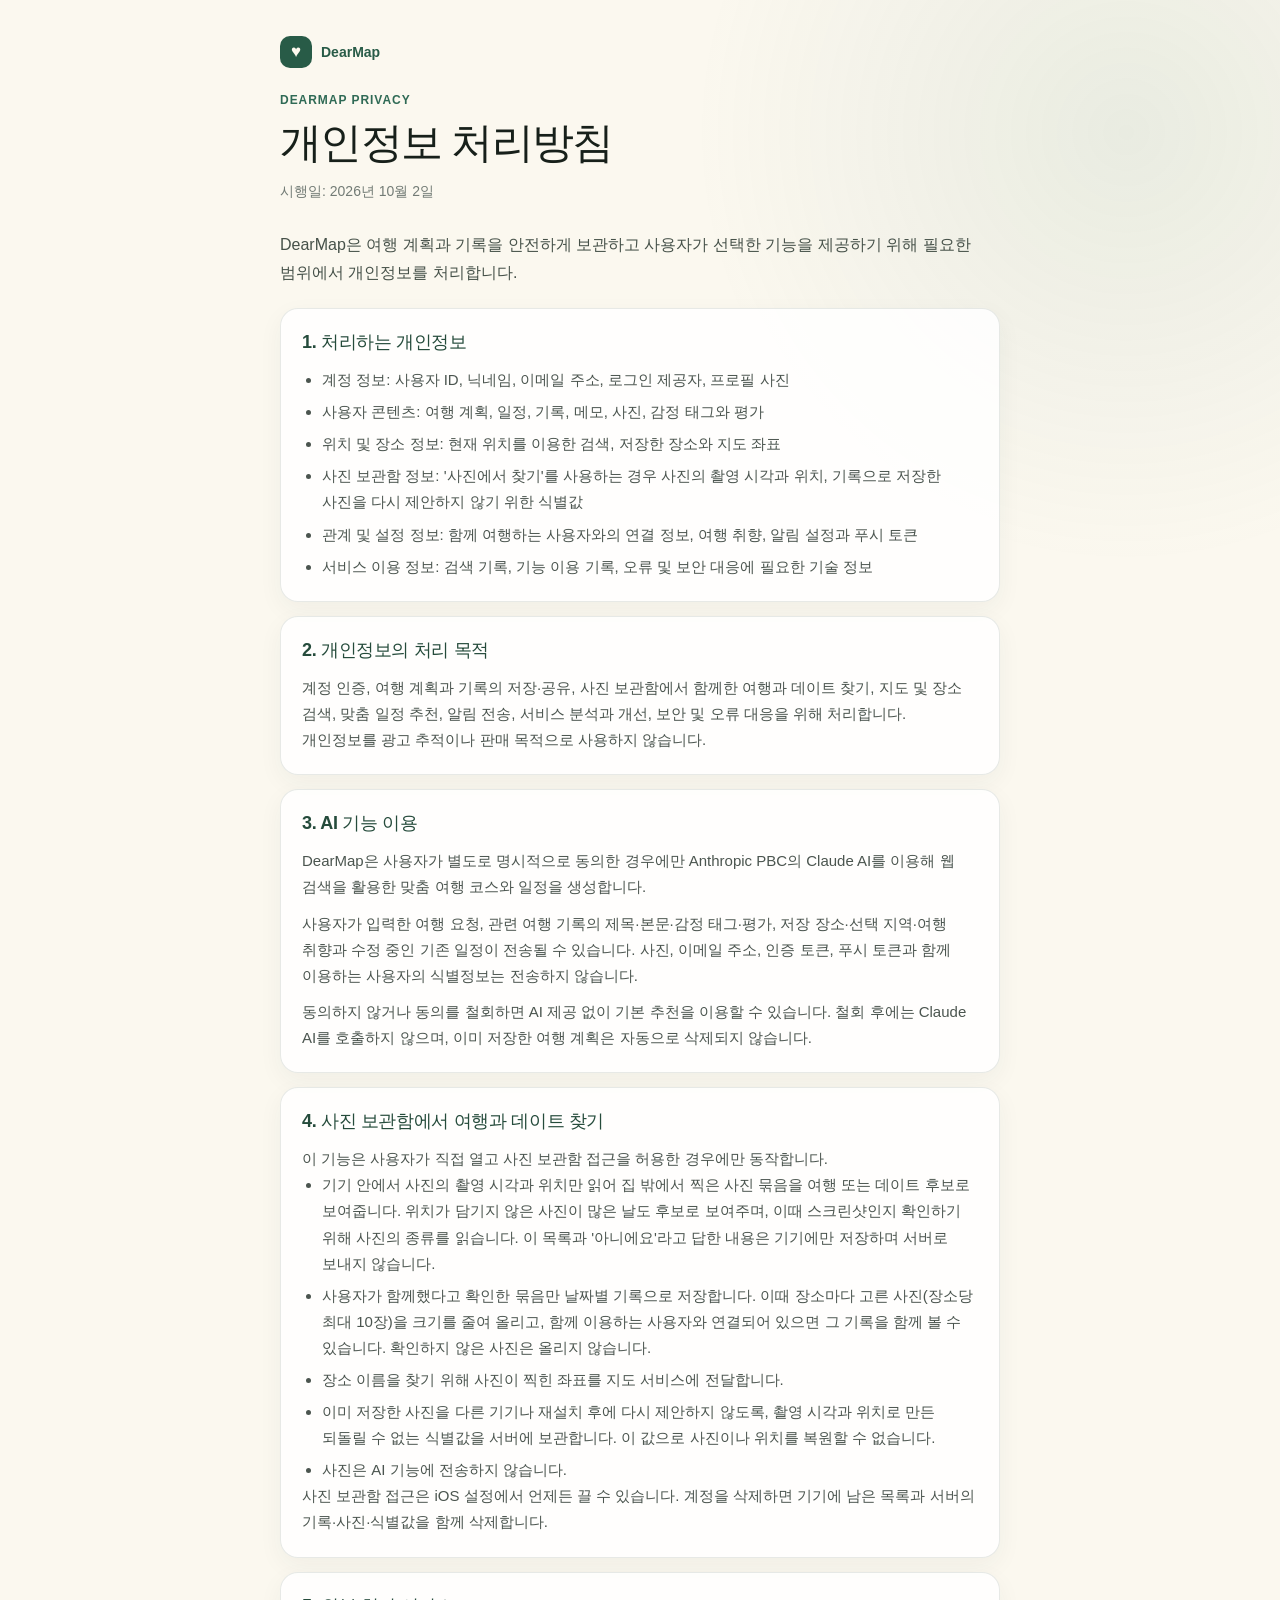
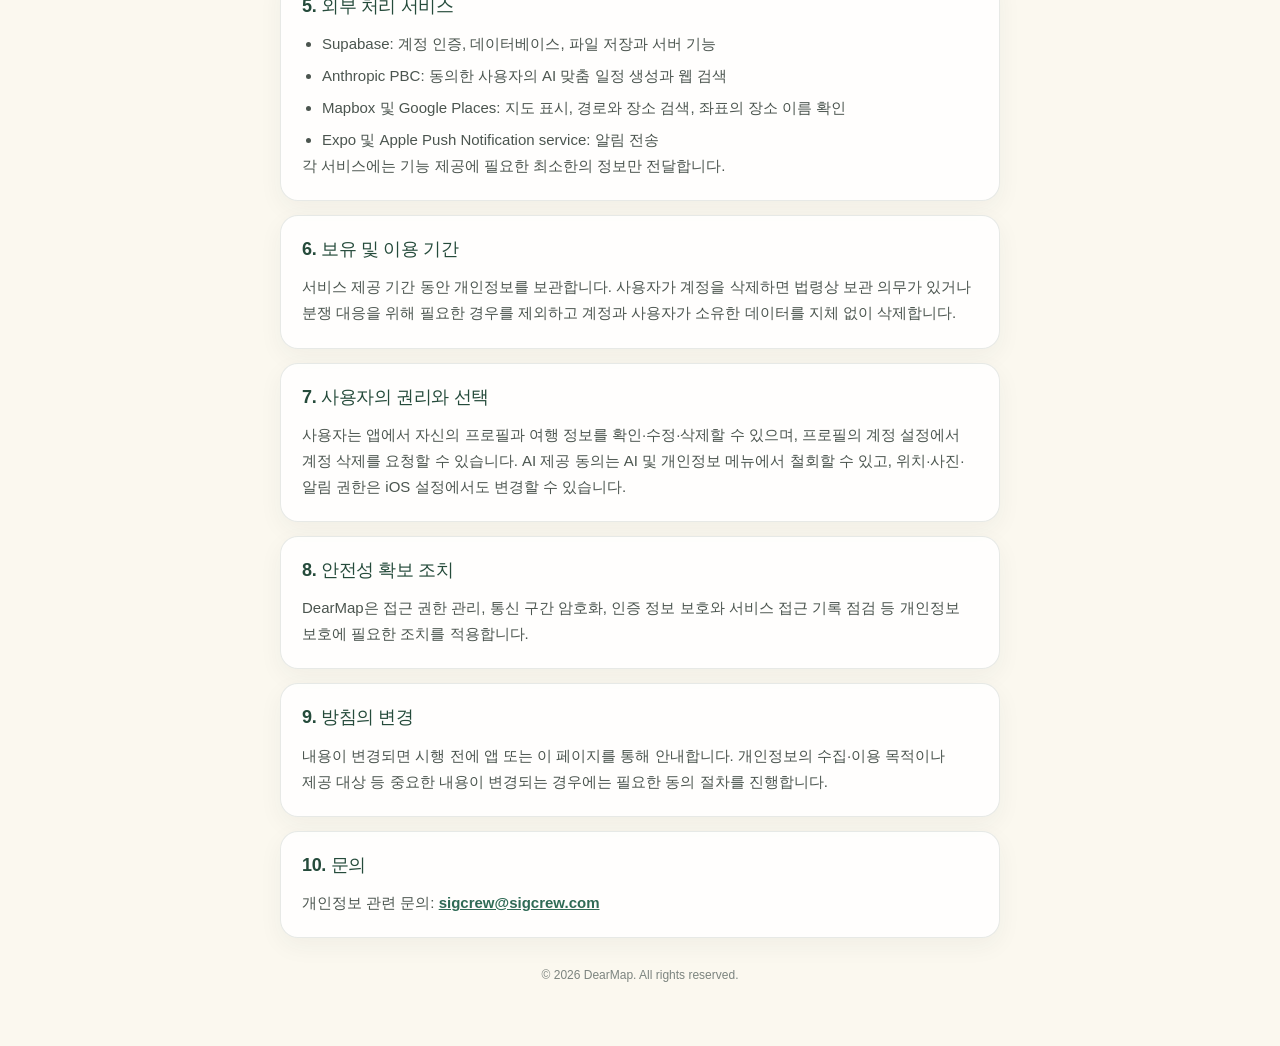
==== commit f7438752: "Merge 9fc6f0e3edece941e639b6f09b178e3cc4351012 into 9132b0a3fb382524ce0eab91e9c82bc12626ed61" ====
--- a/privacy/index.html
+++ b/privacy/index.html
@@ -17,7 +17,7 @@
       </a>
       <p class="eyebrow">DEARMAP PRIVACY</p>
       <h1>개인정보 처리방침</h1>
-      <p class="effective">시행일: 2026년 7월 20일</p>
+      <p class="effective">시행일: 2026년 10월 2일</p>
     </header>
 
     <p class="intro">DearMap은 여행 계획과 기록을 안전하게 보관하고 사용자가 선택한 기능을 제공하기 위해 필요한 범위에서 개인정보를 처리합니다.</p>
@@ -28,6 +28,7 @@
         <li>계정 정보: 사용자 ID, 닉네임, 이메일 주소, 로그인 제공자, 프로필 사진</li>
         <li>사용자 콘텐츠: 여행 계획, 일정, 기록, 메모, 사진, 감정 태그와 평가</li>
         <li>위치 및 장소 정보: 현재 위치를 이용한 검색, 저장한 장소와 지도 좌표</li>
+        <li>사진 보관함 정보: '사진에서 찾기'를 사용하는 경우 사진의 촬영 시각과 위치, 기록으로 저장한 사진을 다시 제안하지 않기 위한 식별값</li>
         <li>관계 및 설정 정보: 함께 여행하는 사용자와의 연결 정보, 여행 취향, 알림 설정과 푸시 토큰</li>
         <li>서비스 이용 정보: 검색 기록, 기능 이용 기록, 오류 및 보안 대응에 필요한 기술 정보</li>
       </ul>
@@ -35,7 +36,7 @@
 
     <section class="document-card">
       <h2>2. 개인정보의 처리 목적</h2>
-      <p>계정 인증, 여행 계획과 기록의 저장·공유, 지도 및 장소 검색, 맞춤 일정 추천, 알림 전송, 서비스 분석과 개선, 보안 및 오류 대응을 위해 처리합니다. 개인정보를 광고 추적이나 판매 목적으로 사용하지 않습니다.</p>
+      <p>계정 인증, 여행 계획과 기록의 저장·공유, 사진 보관함에서 함께한 여행과 데이트 찾기, 지도 및 장소 검색, 맞춤 일정 추천, 알림 전송, 서비스 분석과 개선, 보안 및 오류 대응을 위해 처리합니다. 개인정보를 광고 추적이나 판매 목적으로 사용하지 않습니다.</p>
     </section>
 
     <section class="document-card">
@@ -46,38 +47,51 @@
     </section>
 
     <section class="document-card">
-      <h2>4. 외부 처리 서비스</h2>
+      <h2>4. 사진 보관함에서 여행과 데이트 찾기</h2>
+      <p>이 기능은 사용자가 직접 열고 사진 보관함 접근을 허용한 경우에만 동작합니다.</p>
+      <ul>
+        <li>기기 안에서 사진의 촬영 시각과 위치만 읽어 집 밖에서 찍은 사진 묶음을 여행 또는 데이트 후보로 보여줍니다. 위치가 담기지 않은 사진이 많은 날도 후보로 보여주며, 이때 스크린샷인지 확인하기 위해 사진의 종류를 읽습니다. 이 목록과 '아니에요'라고 답한 내용은 기기에만 저장하며 서버로 보내지 않습니다.</li>
+        <li>사용자가 함께했다고 확인한 묶음만 날짜별 기록으로 저장합니다. 이때 장소마다 고른 사진(장소당 최대 10장)을 크기를 줄여 올리고, 함께 이용하는 사용자와 연결되어 있으면 그 기록을 함께 볼 수 있습니다. 확인하지 않은 사진은 올리지 않습니다.</li>
+        <li>장소 이름을 찾기 위해 사진이 찍힌 좌표를 지도 서비스에 전달합니다.</li>
+        <li>이미 저장한 사진을 다른 기기나 재설치 후에 다시 제안하지 않도록, 촬영 시각과 위치로 만든 되돌릴 수 없는 식별값을 서버에 보관합니다. 이 값으로 사진이나 위치를 복원할 수 없습니다.</li>
+        <li>사진은 AI 기능에 전송하지 않습니다.</li>
+      </ul>
+      <p>사진 보관함 접근은 iOS 설정에서 언제든 끌 수 있습니다. 계정을 삭제하면 기기에 남은 목록과 서버의 기록·사진·식별값을 함께 삭제합니다.</p>
+    </section>
+
+    <section class="document-card">
+      <h2>5. 외부 처리 서비스</h2>
       <ul>
         <li>Supabase: 계정 인증, 데이터베이스, 파일 저장과 서버 기능</li>
         <li>Anthropic PBC: 동의한 사용자의 AI 맞춤 일정 생성과 웹 검색</li>
-        <li>Mapbox 및 Google Places: 지도 표시, 경로와 장소 검색</li>
+        <li>Mapbox 및 Google Places: 지도 표시, 경로와 장소 검색, 좌표의 장소 이름 확인</li>
         <li>Expo 및 Apple Push Notification service: 알림 전송</li>
       </ul>
       <p>각 서비스에는 기능 제공에 필요한 최소한의 정보만 전달합니다.</p>
     </section>
 
     <section class="document-card">
-      <h2>5. 보유 및 이용 기간</h2>
+      <h2>6. 보유 및 이용 기간</h2>
       <p>서비스 제공 기간 동안 개인정보를 보관합니다. 사용자가 계정을 삭제하면 법령상 보관 의무가 있거나 분쟁 대응을 위해 필요한 경우를 제외하고 계정과 사용자가 소유한 데이터를 지체 없이 삭제합니다.</p>
     </section>
 
     <section class="document-card">
-      <h2>6. 사용자의 권리와 선택</h2>
+      <h2>7. 사용자의 권리와 선택</h2>
       <p>사용자는 앱에서 자신의 프로필과 여행 정보를 확인·수정·삭제할 수 있으며, 프로필의 계정 설정에서 계정 삭제를 요청할 수 있습니다. AI 제공 동의는 AI 및 개인정보 메뉴에서 철회할 수 있고, 위치·사진·알림 권한은 iOS 설정에서도 변경할 수 있습니다.</p>
     </section>
 
     <section class="document-card">
-      <h2>7. 안전성 확보 조치</h2>
+      <h2>8. 안전성 확보 조치</h2>
       <p>DearMap은 접근 권한 관리, 통신 구간 암호화, 인증 정보 보호와 서비스 접근 기록 점검 등 개인정보 보호에 필요한 조치를 적용합니다.</p>
     </section>
 
     <section class="document-card">
-      <h2>8. 방침의 변경</h2>
+      <h2>9. 방침의 변경</h2>
       <p>내용이 변경되면 시행 전에 앱 또는 이 페이지를 통해 안내합니다. 개인정보의 수집·이용 목적이나 제공 대상 등 중요한 내용이 변경되는 경우에는 필요한 동의 절차를 진행합니다.</p>
     </section>
 
     <section class="document-card">
-      <h2>9. 문의</h2>
+      <h2>10. 문의</h2>
       <p>개인정보 관련 문의: <a href="mailto:sigcrew@sigcrew.com">sigcrew@sigcrew.com</a></p>
     </section>
 
